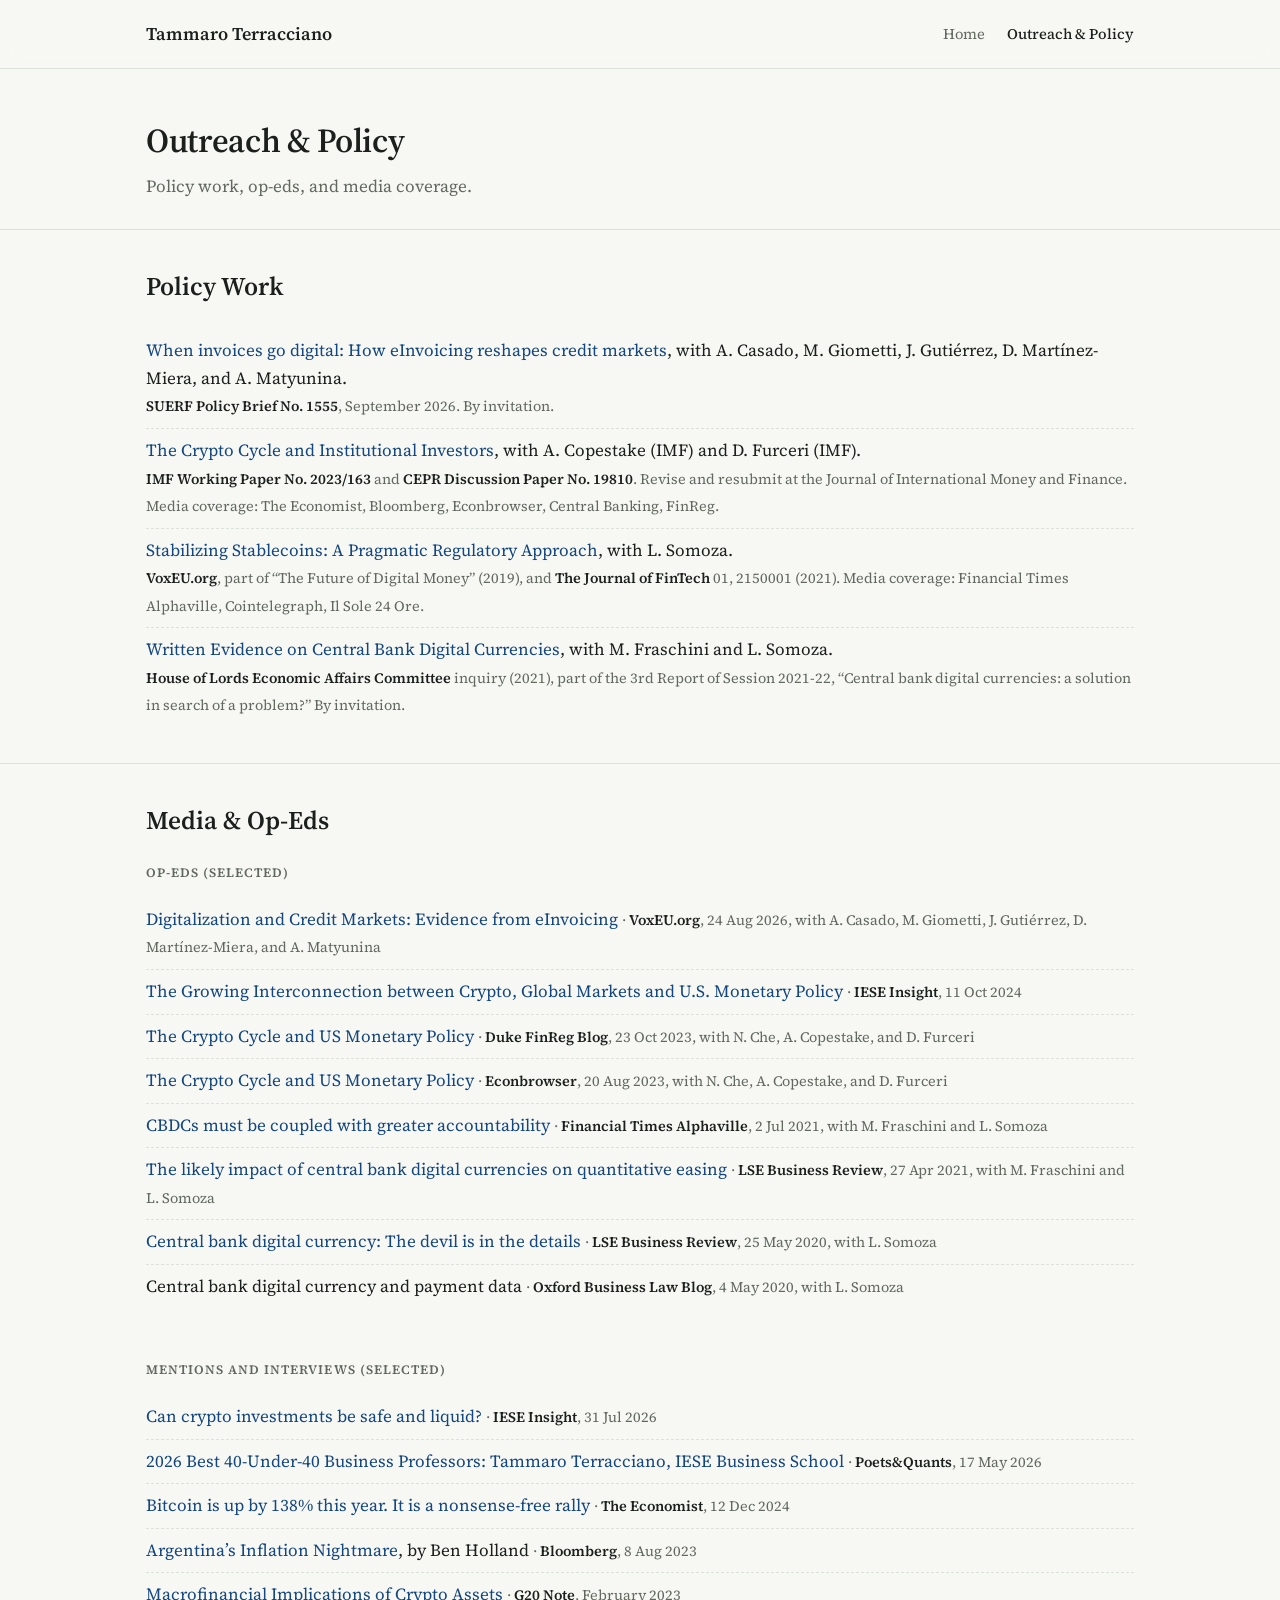
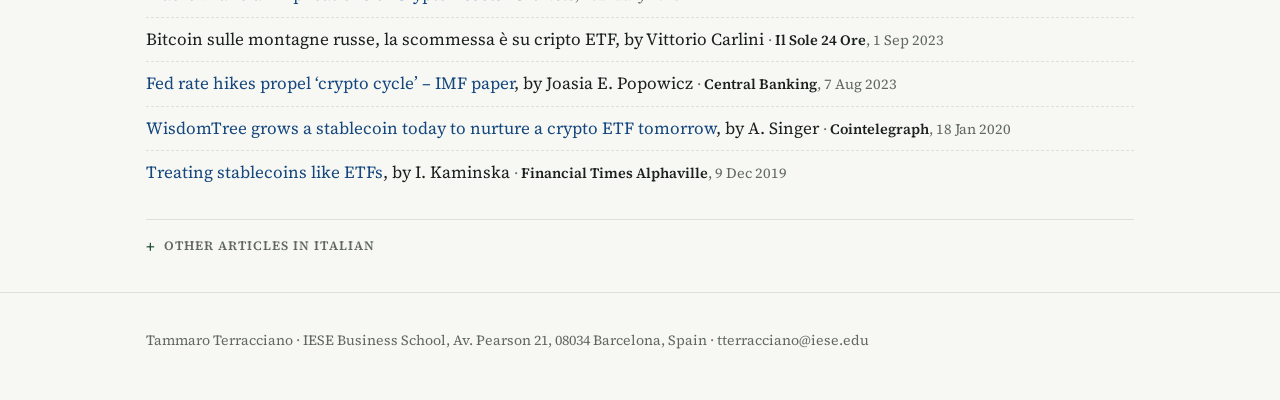
==== outreach.html @ 409baaab "Add files via upload" ====
<!DOCTYPE html>
<html lang="en">
<head>
<meta charset="utf-8">
<meta name="viewport" content="width=device-width, initial-scale=1">
<title>Outreach &amp; Policy · Tammaro Terracciano</title>
<meta name="description" content="Tammaro Terracciano, Assistant Professor of Finance at IESE Business School. Research on financial intermediation, fintech, and international finance.">
<link rel="preconnect" href="https://fonts.googleapis.com">
<link href="https://fonts.googleapis.com/css2?family=Source+Serif+4:ital,opsz,wght@0,8..60,400;0,8..60,500;0,8..60,600;0,8..60,700;1,8..60,400;1,8..60,600&display=swap" rel="stylesheet">
<link rel="icon" href="favicon.svg" type="image/svg+xml">
<link rel="stylesheet" href="style.css">
</head>
<body class="outreach">

<nav class="top">
  <div class="wrap">
    <a class="brand" href="index.html">
      <span class="bname">Tammaro Terracciano</span>
    </a>
    <ul>
      <li><a href="index.html">Home</a></li>
      <li><a href="outreach.html" class="active">Outreach &amp; Policy</a></li>
    </ul>
  </div>
</nav>

<header class="page">
  <div class="wrap">
    <h1>Outreach &amp; Policy</h1>
    <p class="role">Policy work, op-eds, and media coverage.</p>
  </div>
</header>

<section id="policy">
  <div class="wrap">
    <h2>Policy Work</h2>
    <ul class="plain">
      <li><a href="https://www.suerf.org/publications/suerf-policy-notes-and-briefs/when-invoices-go-digital-how-einvoicing-reshapes-credit-markets/">When invoices go digital: How eInvoicing reshapes credit markets</a>, with A. Casado, M. Giometti, J. Gutiérrez, D. Martínez-Miera, and A. Matyunina.<br><span class="venue"><b>SUERF Policy Brief No. 1555</b>, September 2026. By invitation.</span></li>
      <li><a href="https://www.dropbox.com/scl/fi/dw8tb8shg21my8lnho01m/Crypto_Cycle_revised.pdf?rlkey=4h9a6m6yakyue286ysbgpgaxc&dl=0">The Crypto Cycle and Institutional Investors</a>, with A. Copestake (IMF) and D. Furceri (IMF).<br><span class="venue"><b>IMF Working Paper No. 2023/163</b> and <b>CEPR Discussion Paper No. 19810</b>. Revise and resubmit at the Journal of International Money and Finance. Media coverage: The Economist, Bloomberg, Econbrowser, Central Banking, FinReg.</span></li>
      <li><a href="https://www.worldscientific.com/doi/epdf/10.1142/S2705109921500012">Stabilizing Stablecoins: A Pragmatic Regulatory Approach</a>, with L. Somoza.<br><span class="venue"><b>VoxEU.org</b>, part of &ldquo;The Future of Digital Money&rdquo; (2019), and <b>The Journal of FinTech</b> 01, 2150001 (2021). Media coverage: Financial Times Alphaville, Cointelegraph, Il Sole 24 Ore.</span></li>
      <li><a href="https://committees.parliament.uk/writtenevidence/40052/pdf/">Written Evidence on Central Bank Digital Currencies</a>, with M. Fraschini and L. Somoza.<br><span class="venue"><b>House of Lords Economic Affairs Committee</b> inquiry (2021), part of the 3rd Report of Session 2021-22, &ldquo;Central bank digital currencies: a solution in search of a problem?&rdquo; By invitation.</span></li>
    </ul>
  </div>
</section>

<section id="media">
  <div class="wrap">
    <h2>Media &amp; Op-Eds</h2>

    <h3>Op-Eds (selected)</h3>
    <ul class="plain">
      <li><a href="https://cepr.org/voxeu/columns/digitalisation-and-credit-markets-evidence-einvoicing">Digitalization and Credit Markets: Evidence from eInvoicing</a> <span class="venue">&middot; <b>VoxEU.org</b>, 24 Aug 2026, with A. Casado, M. Giometti, J. Gutiérrez, D. Martínez-Miera, and A. Matyunina</span></li>
      <li><a href="https://www.iese.edu/insight/articles/crypto-markets-monetary-policy-united-states/">The Growing Interconnection between Crypto, Global Markets and U.S. Monetary Policy</a> <span class="venue">&middot; <b>IESE Insight</b>, 11 Oct 2024</span></li>
      <li><a href="https://sites.duke.edu/thefinregblog/2023/10/23/the-crypto-cycle-and-us-monetary-policy/">The Crypto Cycle and US Monetary Policy</a> <span class="venue">&middot; <b>Duke FinReg Blog</b>, 23 Oct 2023, with N. Che, A. Copestake, and D. Furceri</span></li>
      <li><a href="https://econbrowser.com/archives/2023/08/guest-contribution-the-crypto-cycle-and-us-monetary-policy">The Crypto Cycle and US Monetary Policy</a> <span class="venue">&middot; <b>Econbrowser</b>, 20 Aug 2023, with N. Che, A. Copestake, and D. Furceri</span></li>
      <li><a href="https://www.ft.com/content/e5501315-633f-479f-b02d-940b24de27e8">CBDCs must be coupled with greater accountability</a> <span class="venue">&middot; <b>Financial Times Alphaville</b>, 2 Jul 2021, with M. Fraschini and L. Somoza</span></li>
      <li><a href="https://blogs.lse.ac.uk/businessreview/2021/04/27/the-likely-impact-of-central-bank-digital-currencies-on-quantitative-easing/">The likely impact of central bank digital currencies on quantitative easing</a> <span class="venue">&middot; <b>LSE Business Review</b>, 27 Apr 2021, with M. Fraschini and L. Somoza</span></li>
      <li><a href="https://blogs.lse.ac.uk/businessreview/2020/05/26/central-bank-digital-currency-the-devil-is-in-the-details/">Central bank digital currency: The devil is in the details</a> <span class="venue">&middot; <b>LSE Business Review</b>, 25 May 2020, with L. Somoza</span></li>
      <li>Central bank digital currency and payment data <span class="venue">&middot; <b>Oxford Business Law Blog</b>, 4 May 2020, with L. Somoza</span></li>
    </ul>

    <h3>Mentions and interviews (selected)</h3>
    <ul class="plain">
      <li><a href="https://www.iese.edu/insight/articles/cryptocurrencies-safety-financial-markets/">Can crypto investments be safe and liquid?</a> <span class="venue">&middot; <b>IESE Insight</b>, 31 Jul 2026</span></li>
      <li><a href="https://poetsandquants.com/2026/05/17/2026-best-40-under-40-business-professors-tammaro-terracciano-iese-business-school/">2026 Best 40-Under-40 Business Professors: Tammaro Terracciano, IESE Business School</a> <span class="venue">&middot; <b>Poets&amp;Quants</b>, 17 May 2026</span></li>
      <li><a href="https://www.economist.com/finance-and-economics/2024/12/12/bitcoin-is-up-by-138-this-year-it-is-a-nonsense-free-rally">Bitcoin is up by 138% this year. It is a nonsense-free rally</a> <span class="venue">&middot; <b>The Economist</b>, 12 Dec 2024</span></li>
      <li><a href="https://www.bloomberg.com/news/newsletters/2023-08-08/world-economy-latest-argentina-s-inflation-nightmare-to-shape-election">Argentina&rsquo;s Inflation Nightmare</a>, by Ben Holland <span class="venue">&middot; <b>Bloomberg</b>, 8 Aug 2023</span></li>
      <li><a href="https://www.imf.org/-/media/Files/Research/imf-and-g20/2023/g20-report-macrofinancial-implications-crypto-assets-february23.ashx">Macrofinancial Implications of Crypto Assets</a> <span class="venue">&middot; <b>G20 Note</b>, February 2023</span></li>
      <li>Bitcoin sulle montagne russe, la scommessa è su cripto ETF, by Vittorio Carlini <span class="venue">&middot; <b>Il Sole 24 Ore</b>, 1 Sep 2023</span></li>
      <li><a href="https://www.centralbanking.com/fintech/crypto-assets/7959441/fed-rate-hikes-propel-crypto-cycle-imf-paper">Fed rate hikes propel &lsquo;crypto cycle&rsquo; &ndash; IMF paper</a>, by Joasia E. Popowicz <span class="venue">&middot; <b>Central Banking</b>, 7 Aug 2023</span></li>
      <li><a href="https://cointelegraph.com/news/wisdomtree-grows-a-stablecoin-today-to-nurture-a-crypto-etf-tomorrow">WisdomTree grows a stablecoin today to nurture a crypto ETF tomorrow</a>, by A. Singer <span class="venue">&middot; <b>Cointelegraph</b>, 18 Jan 2020</span></li>
      <li><a href="https://ftalphaville.ft.com/2019/12/06/1575648915000/Treating-stablecoins-like-ETFs/">Treating stablecoins like ETFs</a>, by I. Kaminska <span class="venue">&middot; <b>Financial Times Alphaville</b>, 9 Dec 2019</span></li>
    </ul>

    <details class="more">
      <summary>Other Articles in Italian</summary>
      <ul class="plain">
        <li>Dal futuro delle banche alla nostra privacy, c&rsquo;è bisogno di un euro digitale? <span class="venue">&middot; Debate on the Digital Euro, <b>Econopoly &ndash; Il Sole 24 Ore</b>, 5 Nov 2020, with L. Somoza</span> <a href="https://www.econopoly.ilsole24ore.com/2020/11/05/dibattito-euro-digitale/">link</a></li>
        <li>Davvero il dollaro è al tramonto come valuta di riserva mondiale? <span class="venue">&middot; <b>Econopoly &ndash; Il Sole 24 Ore</b>, 19 Aug 2020</span> <a href="https://www.econopoly.ilsole24ore.com/2020/08/19/dollaro-valuta-riserva/">link</a></li>
        <li>Alcuni legittimi dubbi sul bisogno di una moneta digitale pubblica <span class="venue">&middot; <b>Econopoly &ndash; Il Sole 24 Ore</b>, 13 Jul 2020, with L. Somoza</span> <a href="https://www.dropbox.com/s/ctcg70c06j3dz01/13_07_2020_Alcuni%20legittimi%20dubbi%20sul%20bisogno%20di%20una%20moneta%20digitale%20pubblica%20-%20ilSole24ORE.pdf?dl=0">pdf</a> <a href="https://www.econopoly.ilsole24ore.com/2020/07/13/moneta-digitale-pubblica/">link</a></li>
        <li>Nasce la moneta digitale <span class="venue">&middot; <b>LaVoce.info</b>, 7 Jul 2020, with L. Somoza</span> <a href="https://www.dropbox.com/s/2kn50ayhzbyvfgw/7_7_2020_Nasce%20la%20moneta%20digitale%20%7C%20L.%20Somoza%20e%20T.%20Terracciano.pdf?dl=0">pdf</a> <a href="https://www.lavoce.info/archives/68333/nasce-la-moneta-digitale/">link</a></li>
        <li>Ci aspetta un&rsquo;altra crisi finanziaria? Ecco una possibile lettura <span class="venue">&middot; <b>Econopoly &ndash; Il Sole 24 Ore</b>, 26 Jun 2020</span> <a href="https://www.dropbox.com/s/lscutjkbttdi5tc/26_6_2020_Ci%20aspetta%20un%E2%80%99altra%20crisi%20finanziaria%3F%20Ecco%20una%20possibile%20lettura%20-%20ilSole24ORE.pdf?dl=0">pdf</a> <a href="https://www.econopoly.ilsole24ore.com/2020/06/26/crisi-finanziaria/">link</a></li>
        <li>Europa, se non ora, quando? <span class="venue">&middot; <b>Econopoly &ndash; Il Sole 24 Ore</b>, 30 Mar 2020</span> <a href="https://www.dropbox.com/s/qcmc0crdw5w5xlp/30_03_2020_Europa%20se%20non%20ora%20quando%3F_Econopoly_ilSole24ORE.pdf?dl=0">pdf</a> <a href="https://www.econopoly.ilsole24ore.com/2020/03/30/europa-non-ora/">link</a></li>
        <li>L&rsquo;ascesa del Fintech in Asia e quanto fanno gola i (nostri) dati ai governi <span class="venue">&middot; <b>24Plus and Econopoly, Il Sole 24 Ore</b>, 3 Jan 2020, with L. Somoza</span></li>
        <li>Libra vista da dentro: pro e contro al di là del marketing <span class="venue">&middot; <b>24Plus and Econopoly &ndash; Il Sole 24 Ore</b>, 18 Oct 2019, with L. Somoza</span> <a href="https://www.dropbox.com/s/4mby5ogmnwlzk0p/18_10_2019_Libra%20vista%20da%20dentro_%20pro%20e%20contro%20al%20di%20l%C3%A0%20del%20marketing_Econopoly_ilSole24ORE.pdf?dl=0">pdf</a> <a href="https://www.econopoly.ilsole24ore.com/2019/10/18/libra-etf-marketing/">link</a> <a href="https://24plus.ilsole24ore.com/art/libra-vista-dentro-pro-e-contro-di-la-marketing-ACwtOZv">24Plus</a></li>
        <li>È giusto cambiare le regole economiche europee? <span class="venue">&middot; <b>Econopoly &ndash; Il Sole 24 Ore</b>, 7 Aug 2019</span> <a href="https://www.dropbox.com/s/tbgiqh35yd9sf1m/7_8_2019_%C3%88%20giusto%20cambiare%20le%20regole%20economiche%20europee_Econopoly_ilSole24ORE.pdf?dl=0">pdf</a> <a href="https://www.econopoly.ilsole24ore.com/2019/08/07/cambiare-regole-economiche-europee/">link</a></li>
        <li>Riusciranno i sovranisti a cambiare le regole economiche europee? <span class="venue">&middot; <b>Econopoly &ndash; Il Sole 24 Ore</b>, 7 Jun 2019, with N. Fraccaroli</span> <a href="https://www.dropbox.com/s/derq83fwvh28dmi/7_6_2019_Riusciranno%20i%20sovranisti%20a%20cambiare%20le%20regole%20economiche%20europee_Econopoly_ilSole24ORE.pdf?dl=0">pdf</a> <a href="https://www.econopoly.ilsole24ore.com/2019/06/07/sovranisti-regole-europee/">link</a></li>
        <li>La genesi dell&rsquo;italiano medio (c&rsquo;entrano la televisione spazzatura e le elezioni) <span class="venue">&middot; <b>Econopoly &ndash; Il Sole 24 Ore</b>, 22 Apr 2019</span> <a href="https://www.dropbox.com/s/kl1adrqd55nrd07/22_4_2019_La%20genesi%20dell%E2%80%99italiano%20medio%20%28c%E2%80%99entrano%20la%20televisione%20spazzatura%20e%20le%20elezioni%29_Econopoly_ilSole24ORE.pdf?dl=0">pdf</a> <a href="https://www.econopoly.ilsole24ore.com/2019/04/22/genesi-italiano-medio-tv/">link</a></li>
        <li>Finanza e politica, quanto pesano le agenzie di rating nelle urne? <span class="venue">&middot; <b>Econopoly &ndash; Il Sole 24 Ore</b>, 14 Mar 2019</span> <a href="https://www.dropbox.com/s/afn868zuvzpopjj/14_3_2019_Finanza%20e%20politica%2C%20quanto%20pesano%20le%20agenzie%20di%20rating%20nelle%20urne_Econopoly_ilSole24ORE.pdf?dl=0">pdf</a> <a href="https://www.econopoly.ilsole24ore.com/2019/03/14/agenzie-rating-elezioni/">link</a></li>
        <li>Caso Carige e conflitto di interessi BCE: un approccio sistemico <span class="venue">&middot; <b>Econopoly &ndash; Il Sole 24 Ore</b>, 17 Feb 2019</span> <a href="https://www.dropbox.com/s/pdf0jsbl03apmd8/17_2_2019_Caso%20Carige%20e%20conflitto%20di%20interessi%20BCE_%20un%20approccio%20sistemico_Econopoly_ilSole24ORE.pdf?dl=0">pdf</a> <a href="https://www.econopoly.ilsole24ore.com/2019/02/17/carige-conflitto-interessi-bce/">link</a></li>
        <li>Come prepararci alla prossima crisi finanziaria? Gli Esb, per esempio&hellip; <span class="venue">&middot; <b>Econopoly &ndash; Il Sole 24 Ore</b>, 3 Jan 2019</span> <a href="https://www.dropbox.com/s/u79yhf6vpdg8z2a/3_1_2019_Come%20prepararci%20alla%20prossima%20crisi%20finanziaria_%20Gli%20Esb%2C%20per%20esempio%E2%80%A6_Econopoly_ilSole24ORE.pdf?dl=0">pdf</a> <a href="https://www.econopoly.ilsole24ore.com/2019/01/03/esb-crisi-finanziaria/">link</a></li>
        <li>Esiste un volto buono del populismo? <span class="venue">&middot; <b>Econopoly &ndash; Il Sole 24 Ore</b>, 20 Nov 2018</span> <a href="https://www.dropbox.com/s/w6ccfhrlyxocdh3/20_11_2018_Esiste%20un%20volto%20buono%20del%20populismo_Econopoly_ilSole24ORE.pdf?dl=0">pdf</a> <a href="https://www.econopoly.ilsole24ore.com/2018/11/20/volto-buono-del-populismo/">link</a></li>
      </ul>
    </details>
  </div>
</section>

<footer>
  <div class="wrap">
    Tammaro Terracciano &middot; IESE Business School, Av. Pearson 21, 08034 Barcelona, Spain &middot; <span class="email">tterracciano@iese.edu</span>
  </div>
</footer>

</body>
</html>
---- style.css ----
:root {
  --bg: #f7f7f4;
  --surface: #ffffff;
  --text: #1b201c;
  --muted: #61695f;
  --line: #dee1da;
  --blue: #14477d;
  --blue-soft: #e3ebf4;
  --green: #1f5132;
  --green-soft: #e2ece5;
  --linkedin: #0a66c2;
  --maxw: 1020px;
  --serif: "Source Serif 4", Georgia, "Times New Roman", serif;
  --sans: var(--serif);  /* kept so old rules keep working; the site is all serif now */
}
@media (prefers-color-scheme: dark) {
  :root:not([data-theme="light"]) {
    --bg: #141714; --surface: #1c201c; --text: #e9ece7; --muted: #99a195;
    --line: #2b312b; --blue: #8ab8e8; --blue-soft: #18222e;
    --green: #7cc199; --green-soft: #1d2b22; --linkedin: #6ab3f2;
  }
}
:root[data-theme="dark"] {
  --bg: #141714; --surface: #1c201c; --text: #e9ece7; --muted: #99a195;
  --line: #2b312b; --blue: #8ab8e8; --blue-soft: #18222e;
  --green: #7cc199; --green-soft: #1d2b22; --linkedin: #6ab3f2;
}
* { box-sizing: border-box; }
html { scroll-behavior: smooth; scroll-padding-top: 84px; }
body {
  margin: 0; background: var(--bg); color: var(--text);
  font-family: var(--serif); font-size: 17px; line-height: 1.62;
  -webkit-font-smoothing: antialiased;
}
a { color: var(--blue); text-decoration: none; }
a:hover { text-decoration: underline; }
.wrap { max-width: var(--maxw); margin: 0 auto; padding: 0 16px; }
.sr-only {
  position: absolute; width: 1px; height: 1px; padding: 0; margin: -1px;
  overflow: hidden; clip: rect(0 0 0 0); white-space: nowrap; border: 0;
}

/* Nav */
nav.top {
  position: sticky; top: 0; z-index: 10;
  background: color-mix(in srgb, var(--bg) 88%, transparent);
  backdrop-filter: blur(8px); border-bottom: 1px solid var(--line);
}
nav.top .wrap { display: flex; align-items: center; justify-content: space-between; gap: 20px; min-height: 68px; padding-top: 10px; padding-bottom: 10px; }
nav.top .brand { display: block; line-height: 1.25; }
nav.top .brand:hover { text-decoration: none; }
nav.top .bname { display: block; font-family: var(--serif); font-weight: 600; font-size: 1.12rem; color: var(--text); }
nav.top .btitle { display: block; font-size: 0.78rem; color: var(--muted); }
nav.top ul { list-style: none; margin: 0; padding: 0; display: flex; gap: 22px; }
nav.top li a { color: var(--muted); font-size: 0.92rem; }
nav.top li a:hover { color: var(--blue); text-decoration: none; }
nav.top li a.active { color: var(--text); font-weight: 500; }

/* Hero: photo left, bio right */
header.hero { padding: 40px 0 36px; }
header.hero .wrap { display: grid; grid-template-columns: 270px 1fr; gap: 44px; align-items: start; }
header.hero .portrait img {
  width: 270px; display: block; border-radius: 6px;
  box-shadow: 0 2px 14px rgba(0,0,0,0.13);
}
header.hero .bio { padding-top: 2px; }
header.hero .bio p { margin: 0 0 14px; font-size: 1.02rem; }
header.hero .bio p:last-child { margin-bottom: 0; }

/* Contact block under the photo */
.contact {
  margin: 12px 0 0; display: flex; align-items: center; gap: 10px;
  font-size: 0.88rem; white-space: nowrap;
}
.contact a, .contact .email { color: var(--muted); }
.contact a:hover { color: var(--blue); }
.contact .sep { color: var(--muted); opacity: 0.6; }
.contact a.li { display: inline-flex; align-items: center; color: var(--linkedin); }
.contact a.li svg { display: block; }
.contact a.li:hover { opacity: 0.8; }
.contact a.li:hover { text-decoration: none; }
.contact a.li:hover span { text-decoration: underline; }

@media (max-width: 720px) {
  header.hero { padding: 28px 0 24px; }
  header.hero .wrap { grid-template-columns: 1fr; gap: 24px; }
  header.hero .portrait img { width: 200px; }
  header.hero h1 { font-size: 2.2rem; }
  nav.top .wrap { min-height: 60px; gap: 14px; }
  nav.top .bname { font-size: 0.98rem; white-space: nowrap; }
  nav.top .btitle { font-size: 0.72rem; }
  nav.top ul { gap: 14px; }
  nav.top li a { font-size: 0.84rem; white-space: nowrap; }
}
@media (max-width: 430px) {
  nav.top .btitle { display: none; }
  nav.top .bname { font-size: 0.92rem; }
  nav.top ul { gap: 12px; }
  nav.top li a { font-size: 0.8rem; }
}

/* Page header (secondary pages) */
header.page { padding: 44px 0 8px; }
header.page h1 { font-family: var(--serif); font-weight: 600; font-size: 2.1rem; margin: 0 0 6px; letter-spacing: -0.01em; }
header.page .role { color: var(--muted); margin: 0 0 20px; }

/* Sections */
section { padding: 36px 0; border-top: 1px solid var(--line); }
section h2 { font-family: var(--serif); font-weight: 600; font-size: 1.6rem; margin: 0 0 22px; }
section h3 {
  font-size: 0.8rem; text-transform: uppercase; letter-spacing: 0.08em;
  color: var(--muted); font-weight: 600; margin: 52px 0 14px;
}
section h3:first-of-type { margin-top: 0; }


/* Papers */
.paper { padding: 16px 0; border-bottom: 1px dashed var(--line); }
.paper:last-child { border-bottom: 0; }
.paper .title { font-family: var(--serif); font-size: 1.15rem; font-weight: 700; margin: 0 0 4px; color: var(--blue); }
.paper .title a { color: inherit; font-weight: inherit; }
.paper .title a:hover { text-decoration: underline; }
.paper .meta { color: var(--muted); font-size: 0.93rem; margin: 0; }
.paper .status {
  color: var(--text); font-weight: 600; font-size: 0.9rem;
  margin-left: 9px; white-space: nowrap;
}
.paper .status::before {
  content: "\00B7"; margin-right: 9px; color: var(--muted); font-weight: 400;
}
.paper .tags { margin-top: 6px; font-size: 0.85rem; line-height: 1.9; }
.paper .tags > a { margin-right: 14px; text-decoration: underline; text-underline-offset: 2px; }

/* Abstract toggle: plain text, no pill */
details.abs { display: inline; }
details.abs > summary {
  display: inline; cursor: pointer; list-style: none;
  font-size: 0.85rem; font-weight: 400; color: var(--blue);
  text-decoration: underline; text-underline-offset: 2px;
}
details.abs > summary::-webkit-details-marker { display: none; }
details.abs > summary:hover { color: var(--text); }
details.abs > p {
  display: block; margin: 10px 0 2px;
  font-size: 1rem; line-height: 1.66; color: var(--muted);
  border-left: 2px solid var(--line); padding-left: 16px; max-width: 70ch;
  text-align: justify; text-justify: inter-word;
  hyphens: auto;
  hyphenate-limit-chars: 8 4 4;
  hyphenate-limit-lines: 2;
  -webkit-hyphenate-limit-lines: 2;
  -webkit-hyphenate-limit-before: 4;
  -webkit-hyphenate-limit-after: 4;
}

/* Lists */
ul.plain { list-style: none; padding: 0; margin: 0; }
ul.plain li { padding: 8px 0; border-bottom: 1px dashed var(--line); }
ul.plain li:last-child { border-bottom: 0; }
ul.plain .venue { color: var(--muted); font-size: 0.9rem; }
ul.plain .venue b { color: var(--text); font-weight: 600; }

/* Collapsible "Other" section */
details.more { margin-top: 24px; border-top: 1px solid var(--line); padding-top: 16px; }
details.more > summary {
  cursor: pointer; list-style: none; font-size: 0.8rem; text-transform: uppercase;
  letter-spacing: 0.08em; color: var(--muted); font-weight: 600;
  display: flex; align-items: center; gap: 8px;
}
details.more > summary::-webkit-details-marker { display: none; }
details.more > summary::before { content: "+"; font-size: 1rem; line-height: 1; color: var(--green); }
details.more[open] > summary::before { content: "\2212"; }
details.more > summary:hover { color: var(--blue); }
details.more > ul { margin-top: 14px; }
details.more li a { margin-left: 8px; font-size: 0.85rem; }

/* Teaching */
.teach { display: grid; grid-template-columns: 1fr auto; gap: 4px 24px; font-size: 0.95rem; }
.teach .inst { grid-column: 1 / -1; font-weight: 600; margin-top: 14px; }
.teach .inst:first-child { margin-top: 0; }
.teach .yrs { color: var(--muted); white-space: nowrap; }

footer { padding: 36px 0 48px; border-top: 1px solid var(--line); color: var(--muted); font-size: 0.88rem; }

/* Justification needs a wide enough measure; fall back to ragged right on phones */
@media (max-width: 560px) {
  details.abs > p { text-align: left; hyphens: manual; }
}
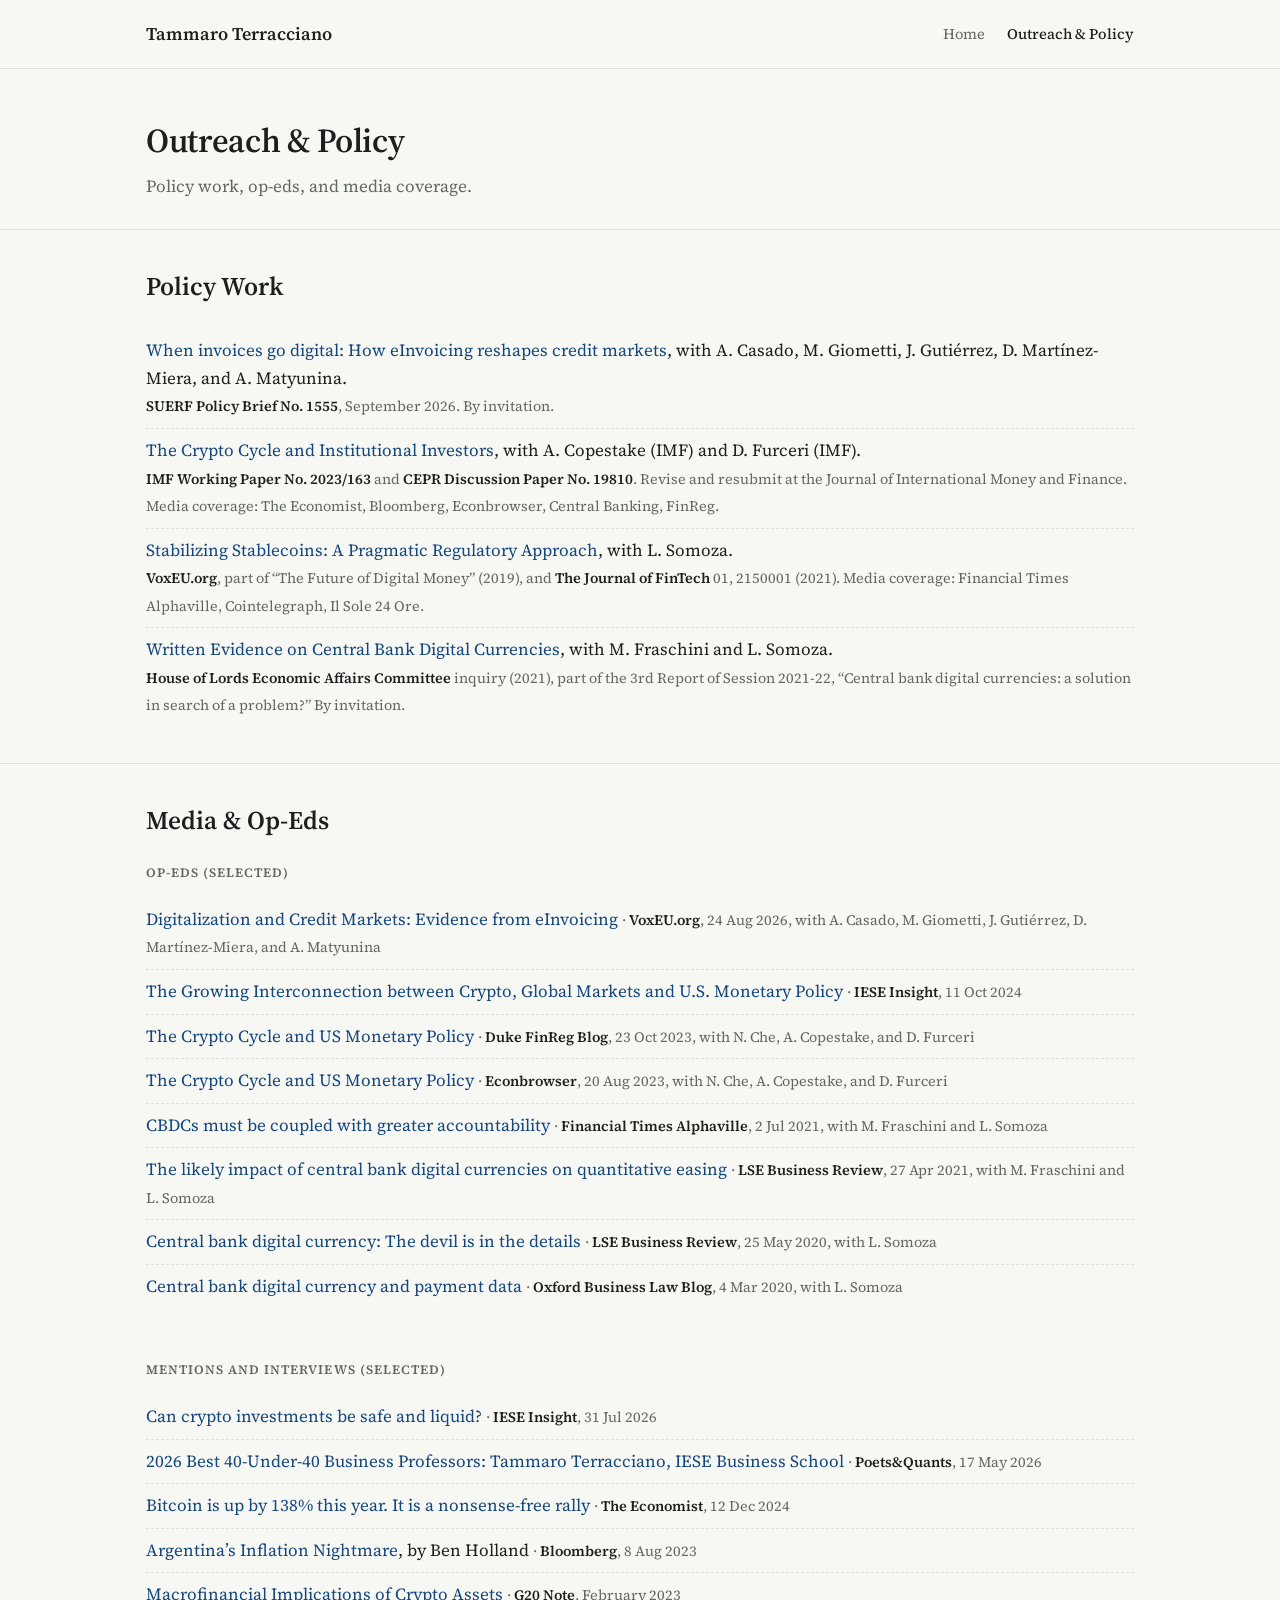
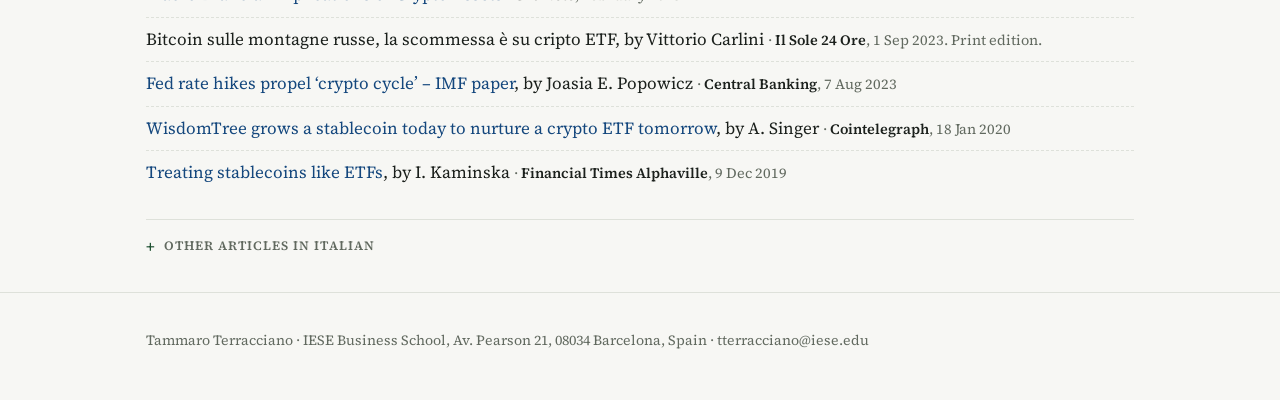
==== commit bbc16232: "Add files via upload" ====
--- a/outreach.html
+++ b/outreach.html
@@ -56,7 +56,7 @@
       <li><a href="https://www.ft.com/content/e5501315-633f-479f-b02d-940b24de27e8">CBDCs must be coupled with greater accountability</a> <span class="venue">&middot; <b>Financial Times Alphaville</b>, 2 Jul 2021, with M. Fraschini and L. Somoza</span></li>
       <li><a href="https://blogs.lse.ac.uk/businessreview/2021/04/27/the-likely-impact-of-central-bank-digital-currencies-on-quantitative-easing/">The likely impact of central bank digital currencies on quantitative easing</a> <span class="venue">&middot; <b>LSE Business Review</b>, 27 Apr 2021, with M. Fraschini and L. Somoza</span></li>
       <li><a href="https://blogs.lse.ac.uk/businessreview/2020/05/26/central-bank-digital-currency-the-devil-is-in-the-details/">Central bank digital currency: The devil is in the details</a> <span class="venue">&middot; <b>LSE Business Review</b>, 25 May 2020, with L. Somoza</span></li>
-      <li>Central bank digital currency and payment data <span class="venue">&middot; <b>Oxford Business Law Blog</b>, 4 May 2020, with L. Somoza</span></li>
+      <li><a href="https://blogs.law.ox.ac.uk/business-law-blog/blog/2020/03/central-bank-digital-currency-and-payment-data">Central bank digital currency and payment data</a> <span class="venue">&middot; <b>Oxford Business Law Blog</b>, 4 Mar 2020, with L. Somoza</span></li>
     </ul>
 
     <h3>Mentions and interviews (selected)</h3>
@@ -66,7 +66,7 @@
       <li><a href="https://www.economist.com/finance-and-economics/2024/12/12/bitcoin-is-up-by-138-this-year-it-is-a-nonsense-free-rally">Bitcoin is up by 138% this year. It is a nonsense-free rally</a> <span class="venue">&middot; <b>The Economist</b>, 12 Dec 2024</span></li>
       <li><a href="https://www.bloomberg.com/news/newsletters/2023-08-08/world-economy-latest-argentina-s-inflation-nightmare-to-shape-election">Argentina&rsquo;s Inflation Nightmare</a>, by Ben Holland <span class="venue">&middot; <b>Bloomberg</b>, 8 Aug 2023</span></li>
       <li><a href="https://www.imf.org/-/media/Files/Research/imf-and-g20/2023/g20-report-macrofinancial-implications-crypto-assets-february23.ashx">Macrofinancial Implications of Crypto Assets</a> <span class="venue">&middot; <b>G20 Note</b>, February 2023</span></li>
-      <li>Bitcoin sulle montagne russe, la scommessa è su cripto ETF, by Vittorio Carlini <span class="venue">&middot; <b>Il Sole 24 Ore</b>, 1 Sep 2023</span></li>
+      <li>Bitcoin sulle montagne russe, la scommessa è su cripto ETF, by Vittorio Carlini <span class="venue">&middot; <b>Il Sole 24 Ore</b>, 1 Sep 2023. Print edition.</span></li>
       <li><a href="https://www.centralbanking.com/fintech/crypto-assets/7959441/fed-rate-hikes-propel-crypto-cycle-imf-paper">Fed rate hikes propel &lsquo;crypto cycle&rsquo; &ndash; IMF paper</a>, by Joasia E. Popowicz <span class="venue">&middot; <b>Central Banking</b>, 7 Aug 2023</span></li>
       <li><a href="https://cointelegraph.com/news/wisdomtree-grows-a-stablecoin-today-to-nurture-a-crypto-etf-tomorrow">WisdomTree grows a stablecoin today to nurture a crypto ETF tomorrow</a>, by A. Singer <span class="venue">&middot; <b>Cointelegraph</b>, 18 Jan 2020</span></li>
       <li><a href="https://ftalphaville.ft.com/2019/12/06/1575648915000/Treating-stablecoins-like-ETFs/">Treating stablecoins like ETFs</a>, by I. Kaminska <span class="venue">&middot; <b>Financial Times Alphaville</b>, 9 Dec 2019</span></li>
@@ -81,7 +81,7 @@
         <li>Nasce la moneta digitale <span class="venue">&middot; <b>LaVoce.info</b>, 7 Jul 2020, with L. Somoza</span> <a href="https://www.dropbox.com/s/2kn50ayhzbyvfgw/7_7_2020_Nasce%20la%20moneta%20digitale%20%7C%20L.%20Somoza%20e%20T.%20Terracciano.pdf?dl=0">pdf</a> <a href="https://www.lavoce.info/archives/68333/nasce-la-moneta-digitale/">link</a></li>
         <li>Ci aspetta un&rsquo;altra crisi finanziaria? Ecco una possibile lettura <span class="venue">&middot; <b>Econopoly &ndash; Il Sole 24 Ore</b>, 26 Jun 2020</span> <a href="https://www.dropbox.com/s/lscutjkbttdi5tc/26_6_2020_Ci%20aspetta%20un%E2%80%99altra%20crisi%20finanziaria%3F%20Ecco%20una%20possibile%20lettura%20-%20ilSole24ORE.pdf?dl=0">pdf</a> <a href="https://www.econopoly.ilsole24ore.com/2020/06/26/crisi-finanziaria/">link</a></li>
         <li>Europa, se non ora, quando? <span class="venue">&middot; <b>Econopoly &ndash; Il Sole 24 Ore</b>, 30 Mar 2020</span> <a href="https://www.dropbox.com/s/qcmc0crdw5w5xlp/30_03_2020_Europa%20se%20non%20ora%20quando%3F_Econopoly_ilSole24ORE.pdf?dl=0">pdf</a> <a href="https://www.econopoly.ilsole24ore.com/2020/03/30/europa-non-ora/">link</a></li>
-        <li>L&rsquo;ascesa del Fintech in Asia e quanto fanno gola i (nostri) dati ai governi <span class="venue">&middot; <b>24Plus and Econopoly, Il Sole 24 Ore</b>, 3 Jan 2020, with L. Somoza</span></li>
+        <li><a href="https://www.econopoly.ilsole24ore.com/2020/01/03/fintech-asia-governi-dati/">L&rsquo;ascesa del Fintech in Asia e quanto fanno gola i (nostri) dati ai governi</a> <span class="venue">&middot; <b>24Plus and Econopoly, Il Sole 24 Ore</b>, 3 Jan 2020, with L. Somoza</span></li>
         <li>Libra vista da dentro: pro e contro al di là del marketing <span class="venue">&middot; <b>24Plus and Econopoly &ndash; Il Sole 24 Ore</b>, 18 Oct 2019, with L. Somoza</span> <a href="https://www.dropbox.com/s/4mby5ogmnwlzk0p/18_10_2019_Libra%20vista%20da%20dentro_%20pro%20e%20contro%20al%20di%20l%C3%A0%20del%20marketing_Econopoly_ilSole24ORE.pdf?dl=0">pdf</a> <a href="https://www.econopoly.ilsole24ore.com/2019/10/18/libra-etf-marketing/">link</a> <a href="https://24plus.ilsole24ore.com/art/libra-vista-dentro-pro-e-contro-di-la-marketing-ACwtOZv">24Plus</a></li>
         <li>È giusto cambiare le regole economiche europee? <span class="venue">&middot; <b>Econopoly &ndash; Il Sole 24 Ore</b>, 7 Aug 2019</span> <a href="https://www.dropbox.com/s/tbgiqh35yd9sf1m/7_8_2019_%C3%88%20giusto%20cambiare%20le%20regole%20economiche%20europee_Econopoly_ilSole24ORE.pdf?dl=0">pdf</a> <a href="https://www.econopoly.ilsole24ore.com/2019/08/07/cambiare-regole-economiche-europee/">link</a></li>
         <li>Riusciranno i sovranisti a cambiare le regole economiche europee? <span class="venue">&middot; <b>Econopoly &ndash; Il Sole 24 Ore</b>, 7 Jun 2019, with N. Fraccaroli</span> <a href="https://www.dropbox.com/s/derq83fwvh28dmi/7_6_2019_Riusciranno%20i%20sovranisti%20a%20cambiare%20le%20regole%20economiche%20europee_Econopoly_ilSole24ORE.pdf?dl=0">pdf</a> <a href="https://www.econopoly.ilsole24ore.com/2019/06/07/sovranisti-regole-europee/">link</a></li>
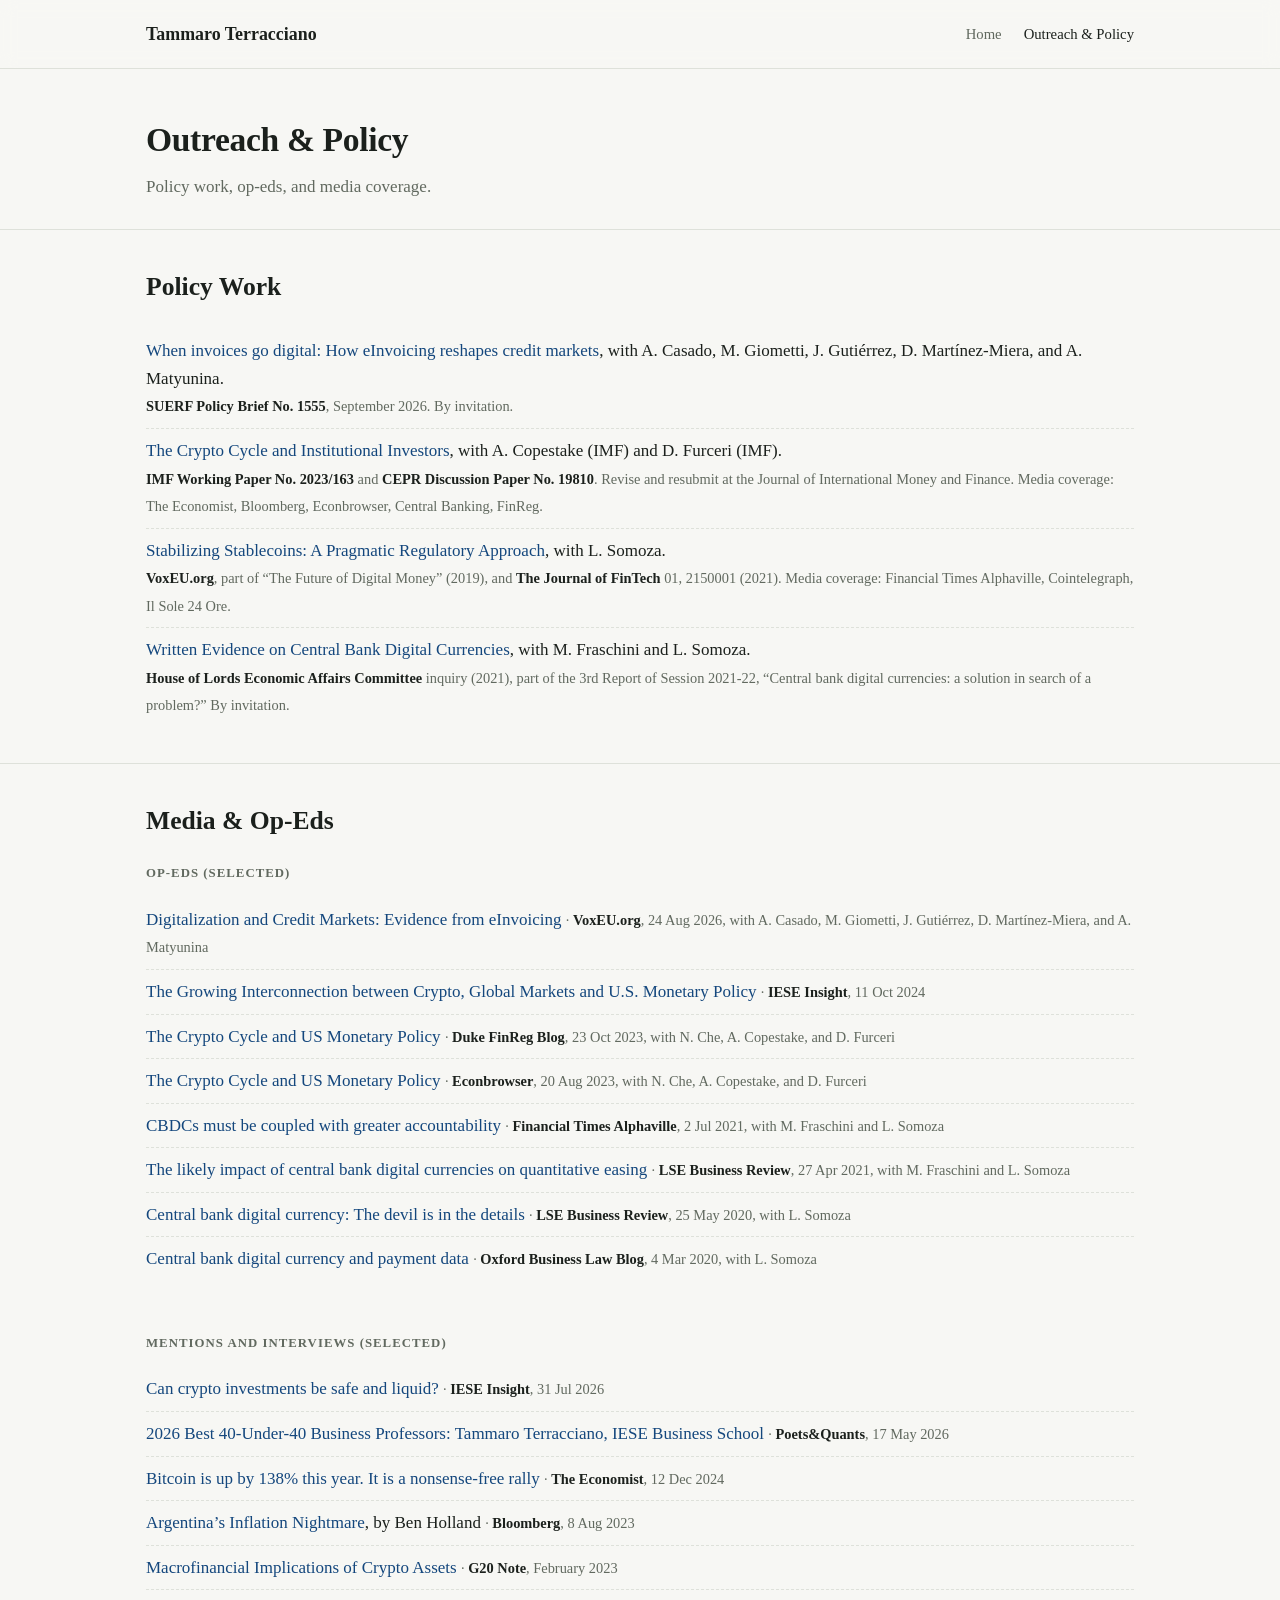
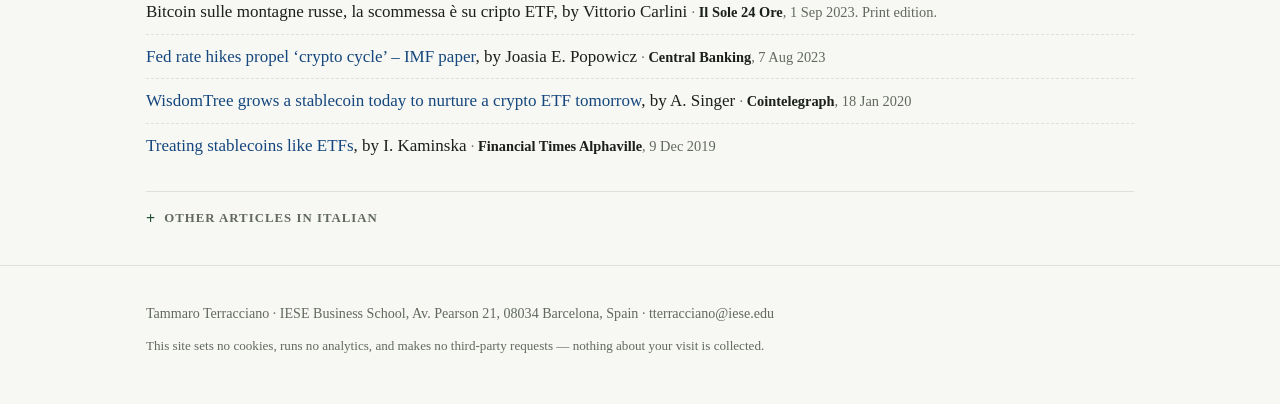
==== commit cb796e46: "Add files via upload" ====
--- a/outreach.html
+++ b/outreach.html
@@ -5,8 +5,6 @@
 <meta name="viewport" content="width=device-width, initial-scale=1">
 <title>Outreach &amp; Policy · Tammaro Terracciano</title>
 <meta name="description" content="Tammaro Terracciano, Assistant Professor of Finance at IESE Business School. Research on financial intermediation, fintech, and international finance.">
-<link rel="preconnect" href="https://fonts.googleapis.com">
-<link href="https://fonts.googleapis.com/css2?family=Source+Serif+4:ital,opsz,wght@0,8..60,400;0,8..60,500;0,8..60,600;0,8..60,700;1,8..60,400;1,8..60,600&display=swap" rel="stylesheet">
 <link rel="icon" href="favicon.svg" type="image/svg+xml">
 <link rel="stylesheet" href="style.css">
 </head>
@@ -98,6 +96,7 @@
 <footer>
   <div class="wrap">
     Tammaro Terracciano &middot; IESE Business School, Av. Pearson 21, 08034 Barcelona, Spain &middot; <span class="email">tterracciano@iese.edu</span>
+    <p class="privacy">This site sets no cookies, runs no analytics, and makes no third-party requests &mdash; nothing about your visit is collected.</p>
   </div>
 </footer>
 
--- a/style.css
+++ b/style.css
@@ -1,3 +1,15 @@
+/* Source Serif 4, self-hosted so the site makes no third-party requests.
+   One variable file covers every weight the site uses (400/500/600/700).
+   SIL Open Font License 1.1 - see assets/fonts/OFL.txt */
+@font-face {
+  font-family: "Source Serif 4";
+  font-style: normal;
+  font-weight: 200 900;
+  font-display: swap;
+  src: url("assets/fonts/SourceSerif4-Variable.woff2") format("woff2");
+  unicode-range: U+0000-00FF, U+0131, U+0152-0153, U+02BB-02BC, U+02C6, U+02DA, U+02DC, U+0304, U+0308, U+0329, U+2000-206F, U+20AC, U+2122, U+2191, U+2193, U+2212, U+2215, U+FEFF, U+FFFD;
+}
+
 :root {
   --bg: #f7f7f4;
   --surface: #ffffff;
@@ -181,6 +193,7 @@
 .teach .yrs { color: var(--muted); white-space: nowrap; }
 
 footer { padding: 36px 0 48px; border-top: 1px solid var(--line); color: var(--muted); font-size: 0.88rem; }
+footer .privacy { margin: 10px 0 0; font-size: 0.82rem; color: var(--muted); }
 
 /* Justification needs a wide enough measure; fall back to ragged right on phones */
 @media (max-width: 560px) {
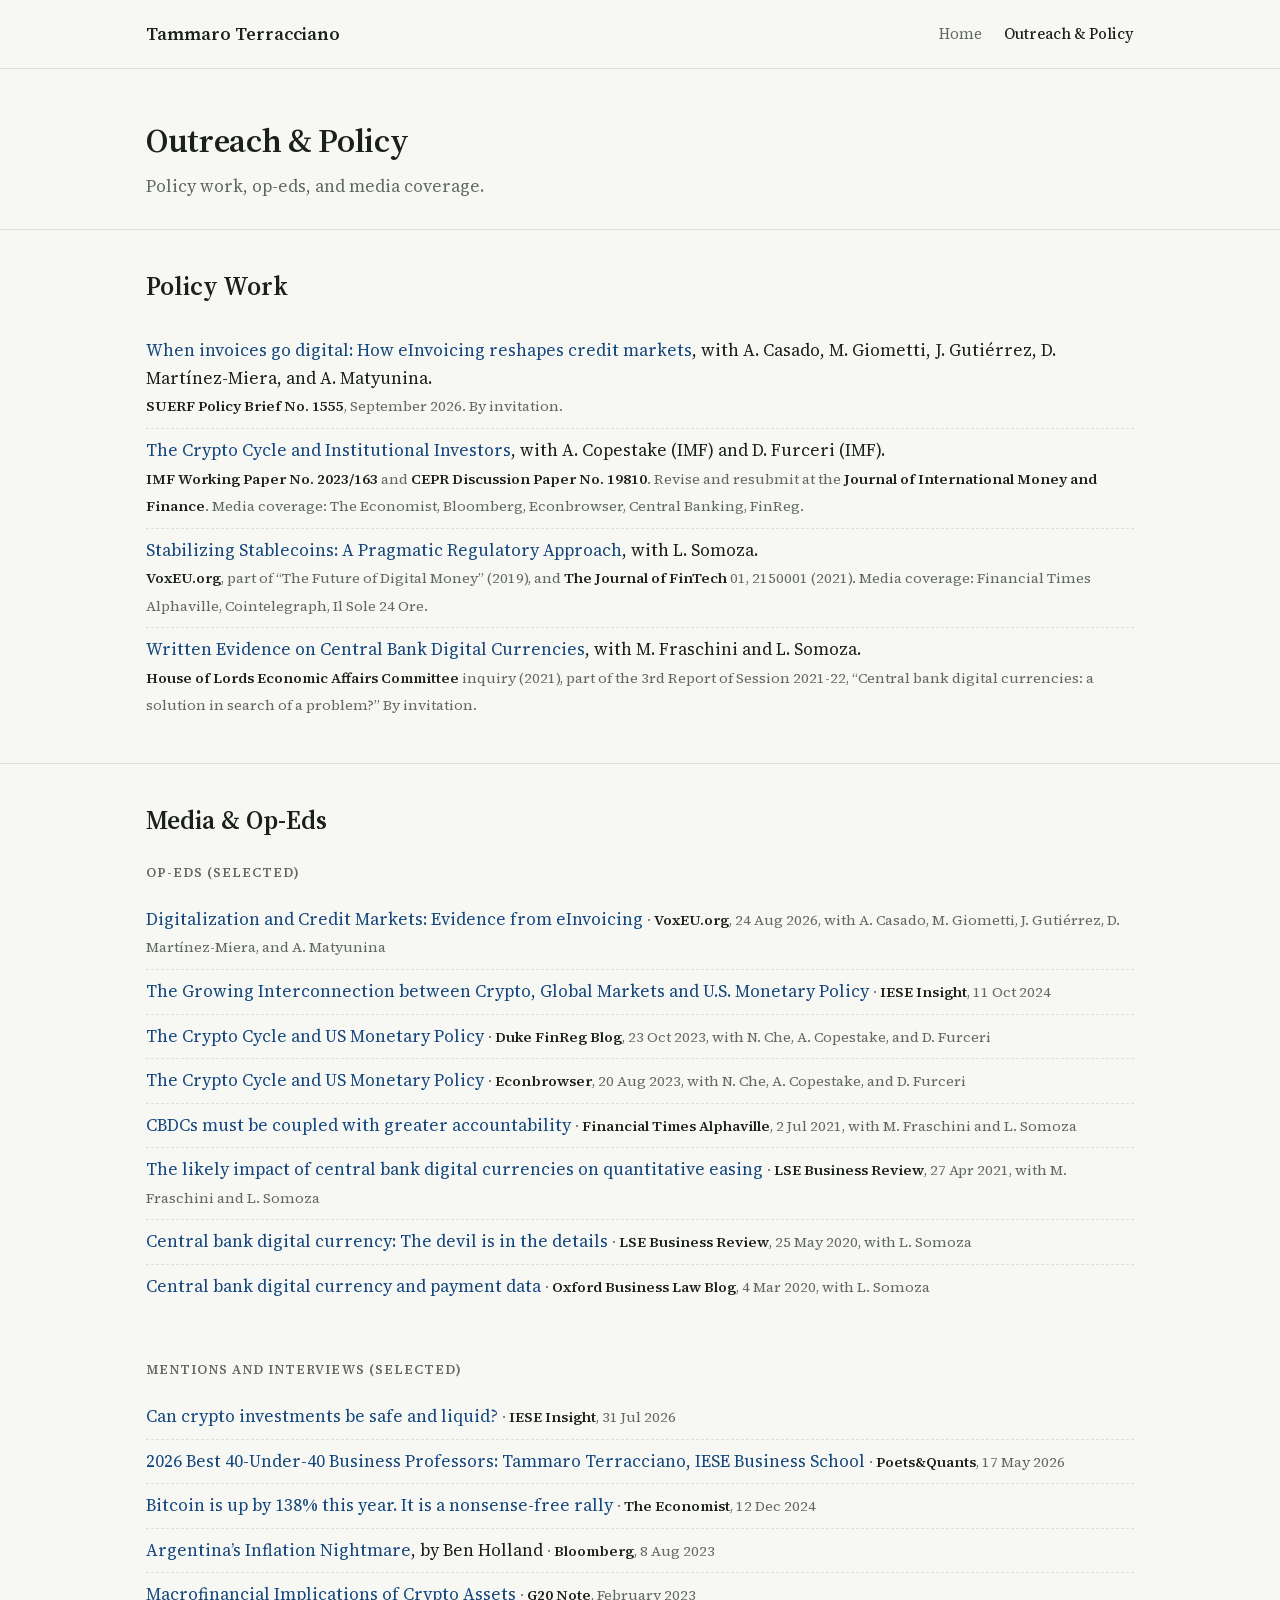
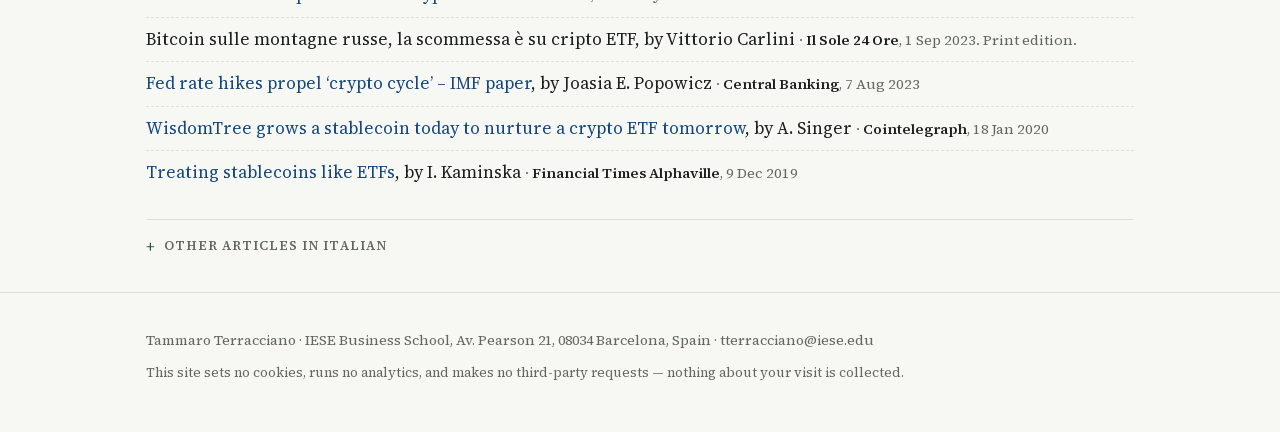
==== commit 97998ea9: "edits" ====
--- a/outreach.html
+++ b/outreach.html
@@ -34,7 +34,7 @@
     <h2>Policy Work</h2>
     <ul class="plain">
       <li><a href="https://www.suerf.org/publications/suerf-policy-notes-and-briefs/when-invoices-go-digital-how-einvoicing-reshapes-credit-markets/">When invoices go digital: How eInvoicing reshapes credit markets</a>, with A. Casado, M. Giometti, J. Gutiérrez, D. Martínez-Miera, and A. Matyunina.<br><span class="venue"><b>SUERF Policy Brief No. 1555</b>, September 2026. By invitation.</span></li>
-      <li><a href="https://www.dropbox.com/scl/fi/dw8tb8shg21my8lnho01m/Crypto_Cycle_revised.pdf?rlkey=4h9a6m6yakyue286ysbgpgaxc&dl=0">The Crypto Cycle and Institutional Investors</a>, with A. Copestake (IMF) and D. Furceri (IMF).<br><span class="venue"><b>IMF Working Paper No. 2023/163</b> and <b>CEPR Discussion Paper No. 19810</b>. Revise and resubmit at the Journal of International Money and Finance. Media coverage: The Economist, Bloomberg, Econbrowser, Central Banking, FinReg.</span></li>
+      <li><a href="https://www.dropbox.com/scl/fi/dw8tb8shg21my8lnho01m/Crypto_Cycle_revised.pdf?rlkey=4h9a6m6yakyue286ysbgpgaxc&dl=0">The Crypto Cycle and Institutional Investors</a>, with A. Copestake (IMF) and D. Furceri (IMF).<br><span class="venue"><b>IMF Working Paper No. 2023/163</b> and <b>CEPR Discussion Paper No. 19810</b>. Revise and resubmit at the <b>Journal of International Money and Finance</b>. Media coverage: The Economist, Bloomberg, Econbrowser, Central Banking, FinReg.</span></li>
       <li><a href="https://www.worldscientific.com/doi/epdf/10.1142/S2705109921500012">Stabilizing Stablecoins: A Pragmatic Regulatory Approach</a>, with L. Somoza.<br><span class="venue"><b>VoxEU.org</b>, part of &ldquo;The Future of Digital Money&rdquo; (2019), and <b>The Journal of FinTech</b> 01, 2150001 (2021). Media coverage: Financial Times Alphaville, Cointelegraph, Il Sole 24 Ore.</span></li>
       <li><a href="https://committees.parliament.uk/writtenevidence/40052/pdf/">Written Evidence on Central Bank Digital Currencies</a>, with M. Fraschini and L. Somoza.<br><span class="venue"><b>House of Lords Economic Affairs Committee</b> inquiry (2021), part of the 3rd Report of Session 2021-22, &ldquo;Central bank digital currencies: a solution in search of a problem?&rdquo; By invitation.</span></li>
     </ul>
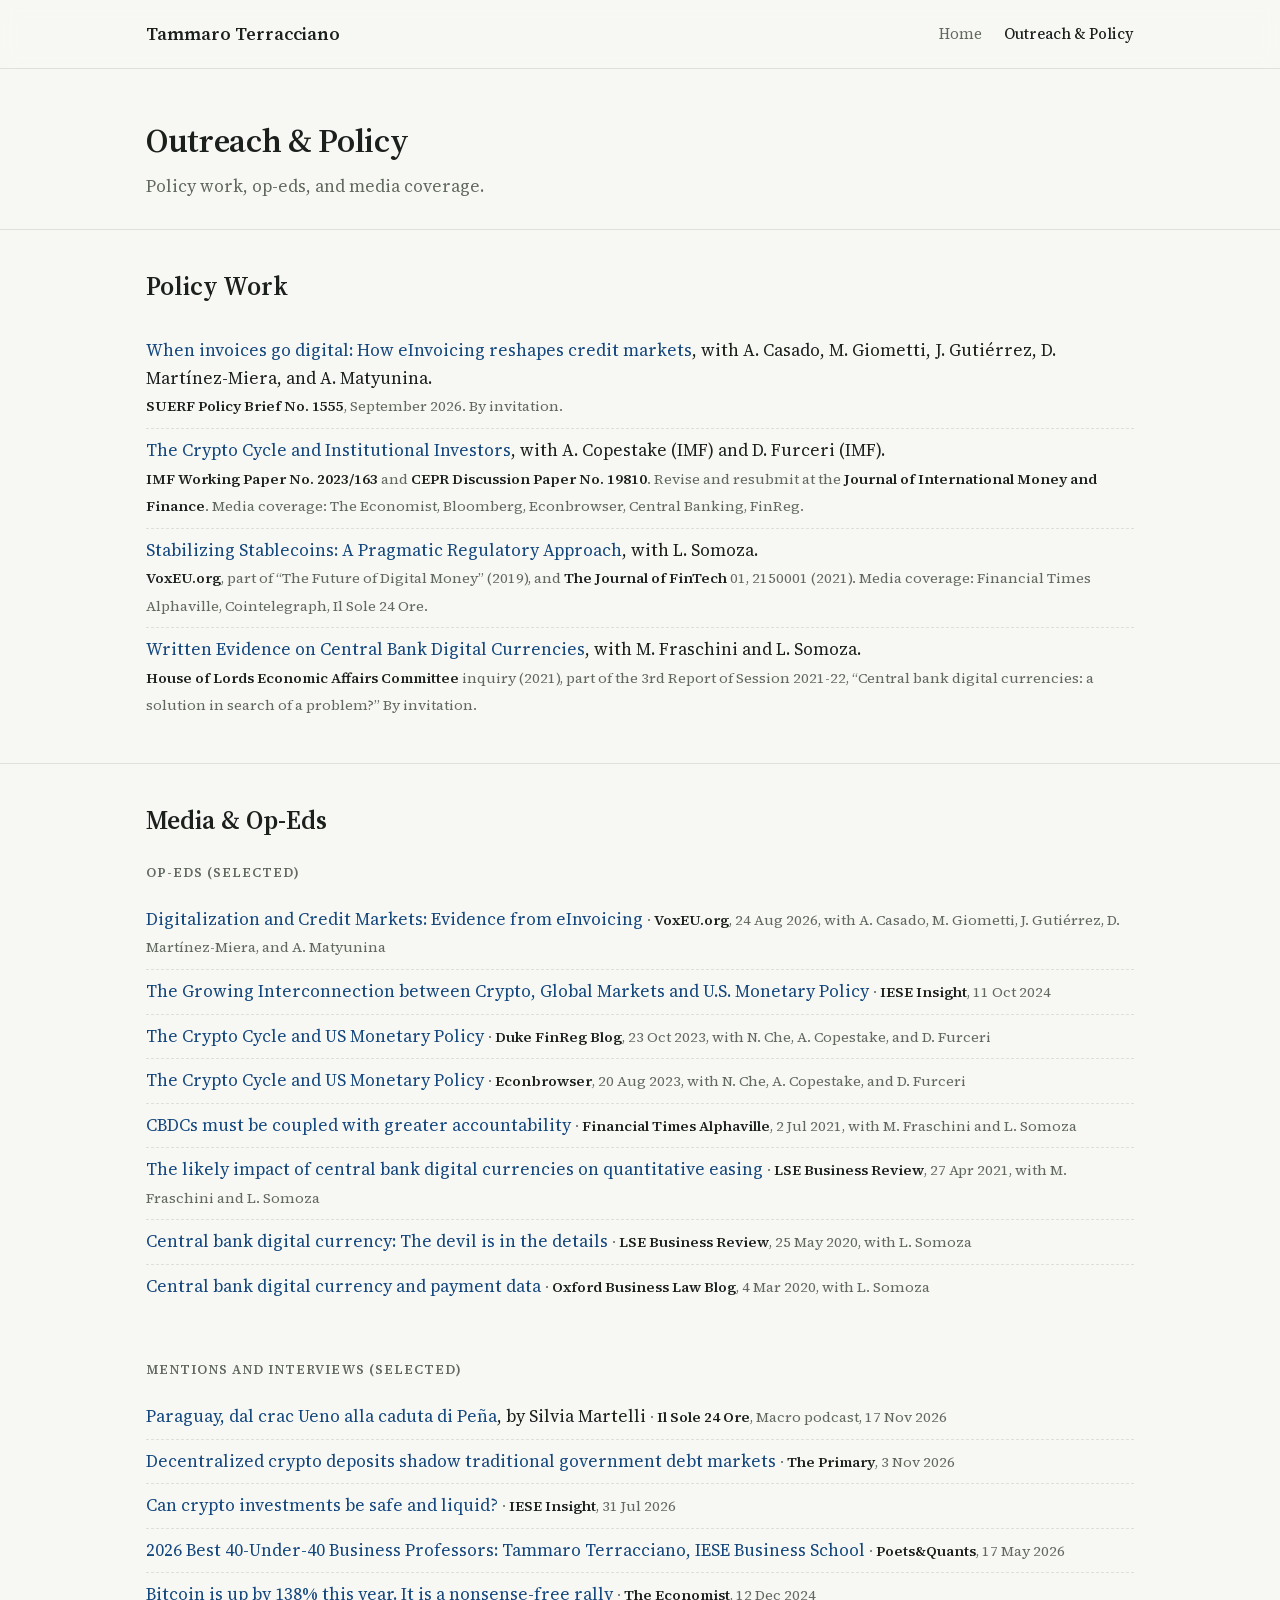
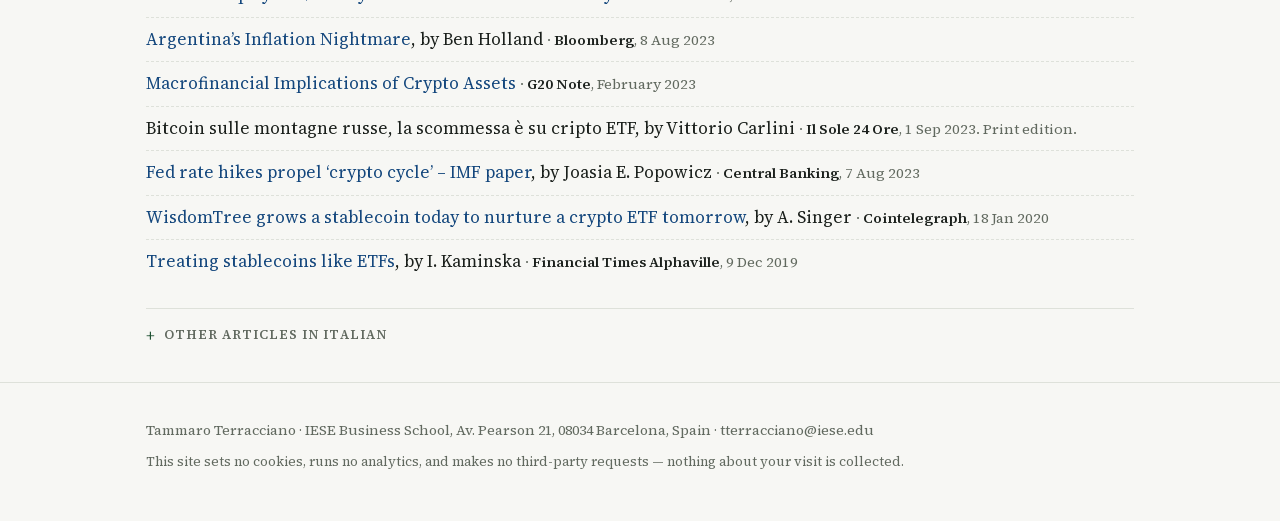
==== commit dad2f3ab: "edits" ====
--- a/outreach.html
+++ b/outreach.html
@@ -59,6 +59,8 @@
 
     <h3>Mentions and interviews (selected)</h3>
     <ul class="plain">
+      <li><a href="https://podcast.ilsole24ore.com/serie/le-voci-sole-24-ore-AEOcD15B/paraguay-crac-ueno-caduta-pena-AJiJjhJC">Paraguay, dal crac Ueno alla caduta di Peña</a>, by Silvia Martelli <span class="venue">&middot; <b>Il Sole 24 Ore</b>, Macro podcast, 17 Nov 2026</span></li>
+      <li><a href="https://theprimary.com/business/2026-11-03/stablecoin-treasury-defi-yields">Decentralized crypto deposits shadow traditional government debt markets</a> <span class="venue">&middot; <b>The Primary</b>, 3 Nov 2026</span></li>
       <li><a href="https://www.iese.edu/insight/articles/cryptocurrencies-safety-financial-markets/">Can crypto investments be safe and liquid?</a> <span class="venue">&middot; <b>IESE Insight</b>, 31 Jul 2026</span></li>
       <li><a href="https://poetsandquants.com/2026/05/17/2026-best-40-under-40-business-professors-tammaro-terracciano-iese-business-school/">2026 Best 40-Under-40 Business Professors: Tammaro Terracciano, IESE Business School</a> <span class="venue">&middot; <b>Poets&amp;Quants</b>, 17 May 2026</span></li>
       <li><a href="https://www.economist.com/finance-and-economics/2024/12/12/bitcoin-is-up-by-138-this-year-it-is-a-nonsense-free-rally">Bitcoin is up by 138% this year. It is a nonsense-free rally</a> <span class="venue">&middot; <b>The Economist</b>, 12 Dec 2024</span></li>
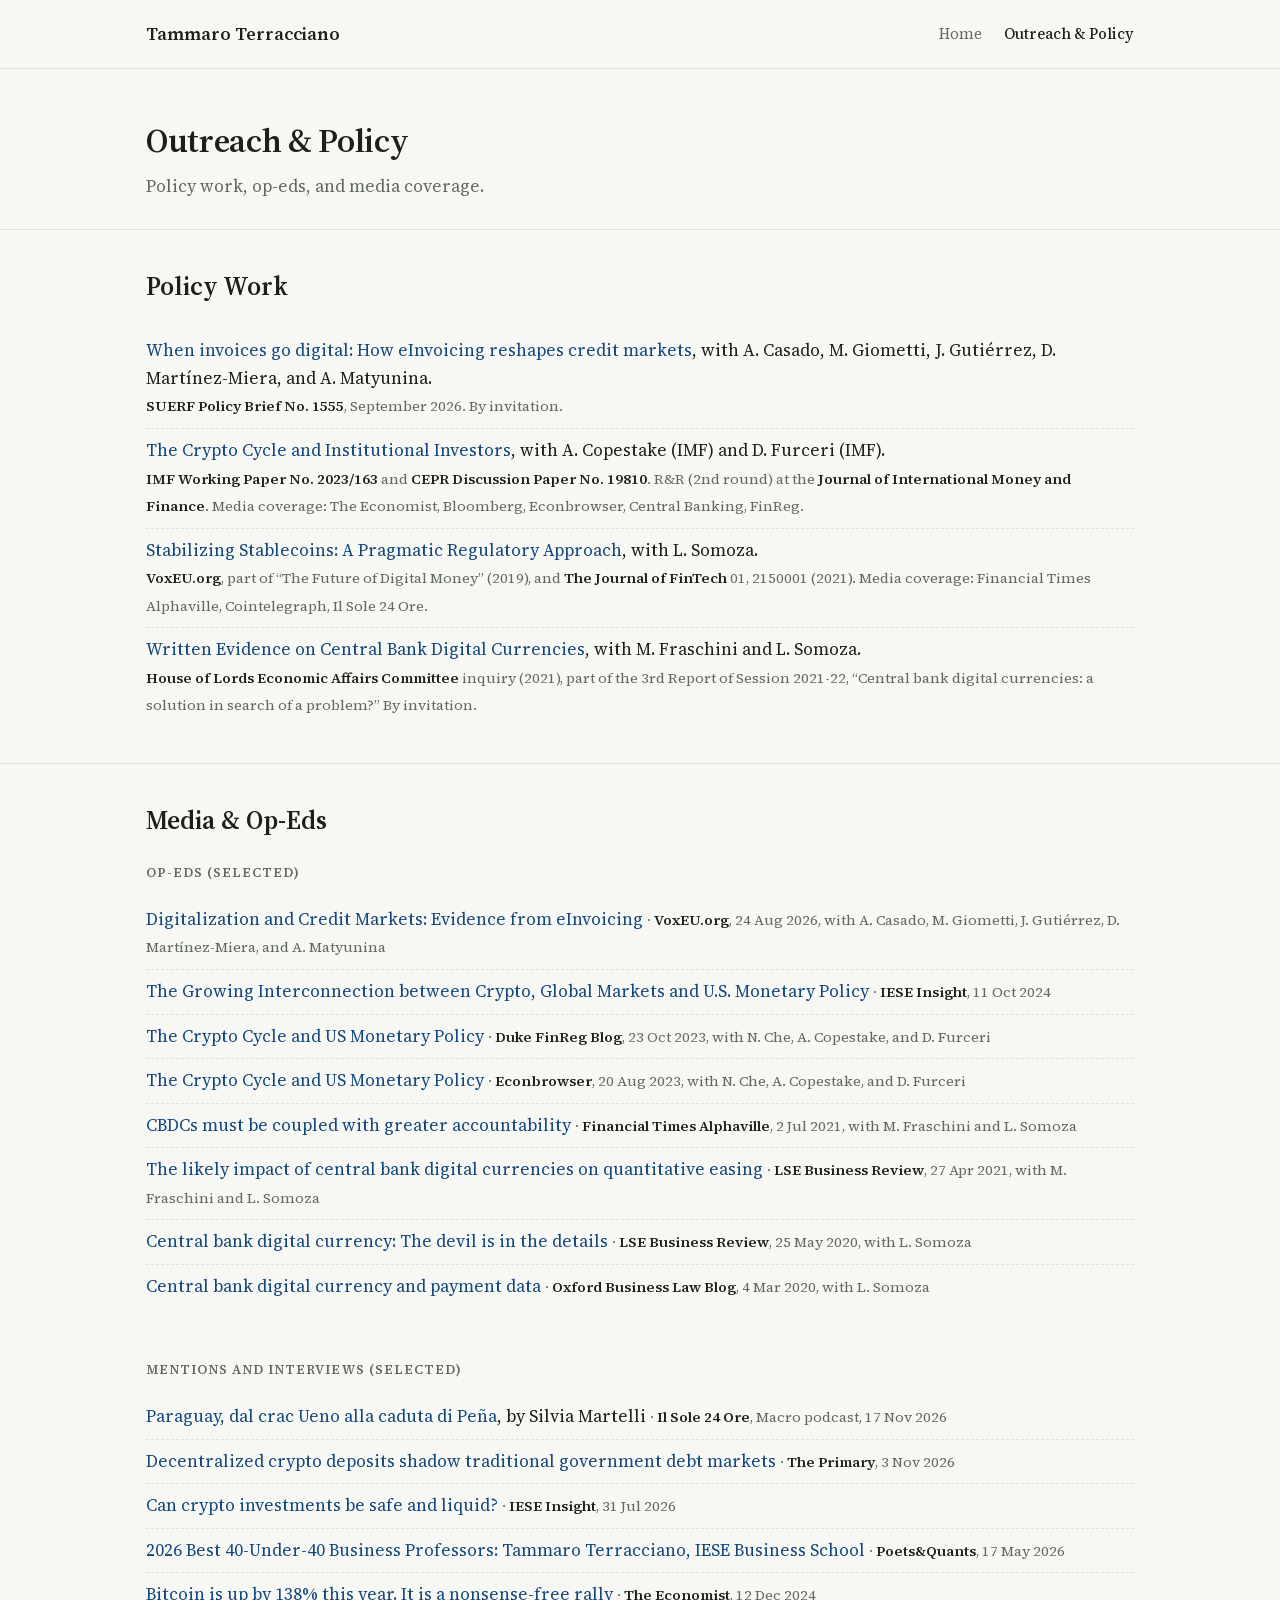
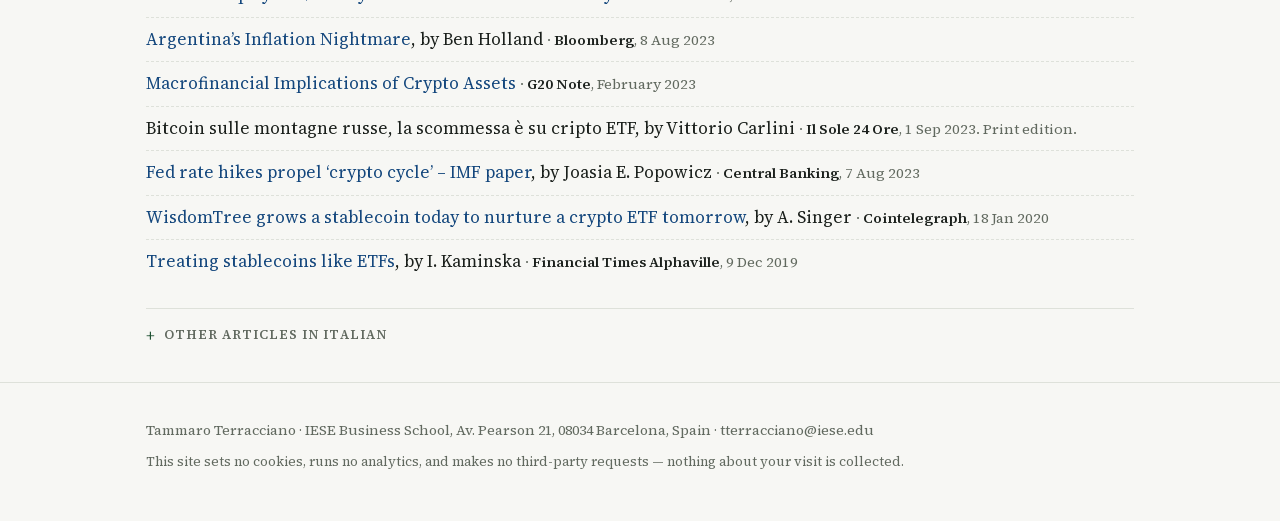
==== commit 7028a760: "edits" ====
--- a/outreach.html
+++ b/outreach.html
@@ -34,7 +34,7 @@
     <h2>Policy Work</h2>
     <ul class="plain">
       <li><a href="https://www.suerf.org/publications/suerf-policy-notes-and-briefs/when-invoices-go-digital-how-einvoicing-reshapes-credit-markets/">When invoices go digital: How eInvoicing reshapes credit markets</a>, with A. Casado, M. Giometti, J. Gutiérrez, D. Martínez-Miera, and A. Matyunina.<br><span class="venue"><b>SUERF Policy Brief No. 1555</b>, September 2026. By invitation.</span></li>
-      <li><a href="https://www.dropbox.com/scl/fi/dw8tb8shg21my8lnho01m/Crypto_Cycle_revised.pdf?rlkey=4h9a6m6yakyue286ysbgpgaxc&dl=0">The Crypto Cycle and Institutional Investors</a>, with A. Copestake (IMF) and D. Furceri (IMF).<br><span class="venue"><b>IMF Working Paper No. 2023/163</b> and <b>CEPR Discussion Paper No. 19810</b>. Revise and resubmit at the <b>Journal of International Money and Finance</b>. Media coverage: The Economist, Bloomberg, Econbrowser, Central Banking, FinReg.</span></li>
+      <li><a href="https://www.dropbox.com/scl/fi/dw8tb8shg21my8lnho01m/Crypto_Cycle_revised.pdf?rlkey=4h9a6m6yakyue286ysbgpgaxc&dl=0">The Crypto Cycle and Institutional Investors</a>, with A. Copestake (IMF) and D. Furceri (IMF).<br><span class="venue"><b>IMF Working Paper No. 2023/163</b> and <b>CEPR Discussion Paper No. 19810</b>. R&amp;R (2nd round) at the <b>Journal of International Money and Finance</b>. Media coverage: The Economist, Bloomberg, Econbrowser, Central Banking, FinReg.</span></li>
       <li><a href="https://www.worldscientific.com/doi/epdf/10.1142/S2705109921500012">Stabilizing Stablecoins: A Pragmatic Regulatory Approach</a>, with L. Somoza.<br><span class="venue"><b>VoxEU.org</b>, part of &ldquo;The Future of Digital Money&rdquo; (2019), and <b>The Journal of FinTech</b> 01, 2150001 (2021). Media coverage: Financial Times Alphaville, Cointelegraph, Il Sole 24 Ore.</span></li>
       <li><a href="https://committees.parliament.uk/writtenevidence/40052/pdf/">Written Evidence on Central Bank Digital Currencies</a>, with M. Fraschini and L. Somoza.<br><span class="venue"><b>House of Lords Economic Affairs Committee</b> inquiry (2021), part of the 3rd Report of Session 2021-22, &ldquo;Central bank digital currencies: a solution in search of a problem?&rdquo; By invitation.</span></li>
     </ul>
